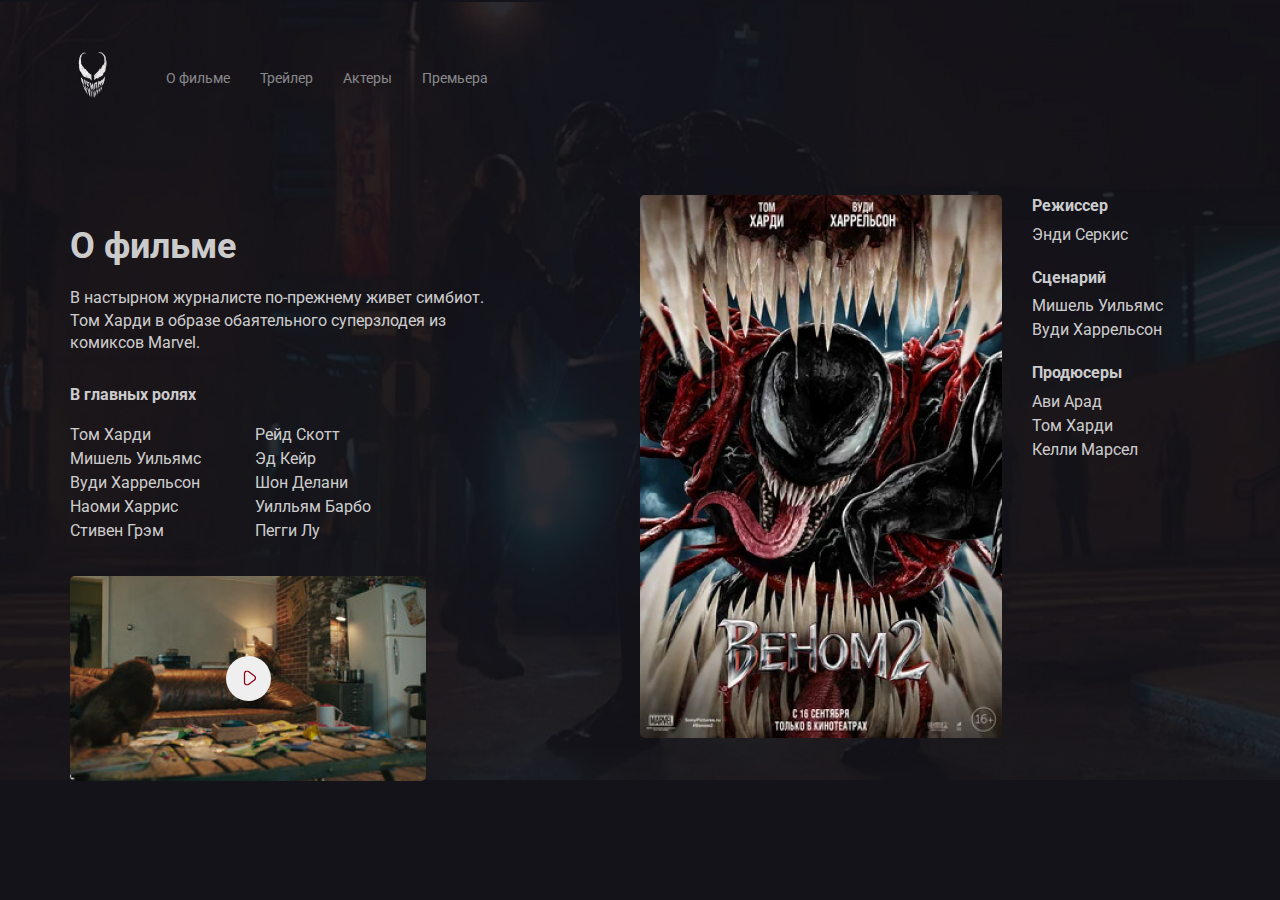
==== about.html @ f7ac2a96 "New updates" ====
<!DOCTYPE html>
<html lang="ru">
<head>
  <meta charset="UTF-8">
  <meta http-equiv="X-UA-Compatible" content="IE=edge">
  <meta name="viewport" content="width=device-width, initial-scale=1.0">
  <title>О фильме - Venom 2</title>
  <link rel="preconnect" href="https://fonts.gstatic.com">
  <link href="https://fonts.googleapis.com/css2?family=Roboto:wght@400;700&display=swap" rel="stylesheet">
  <link rel="stylesheet" href="css/normalize.css">
  <link rel="stylesheet" href="css/style.css">
</head>
<body class="primary-bg">
  <div class="container">
    <header class="header">
      <a href="/" class="logo-link">
      <img height="71" width="46" src="img/logo.png" alt="Logo: Venom" class="logo-image">
      </a>
      <nav class="nav">
        <ul class="nav-menu">
          <li class="nav-menu-item">
            <a href="about.html" class="nav-menu-link">О фильме</a>
          </li>
          <li class="nav-menu-item">
            <a href="trailer.html" class="nav-menu-link">Трейлер</a>
          </li>
          <li class="nav-menu-item">
            <a href="actors.html" class="nav-menu-link">Актеры</a>
          </li>
          <li class="nav-menu-item">
            <a href="premiere.html" class="nav-menu-link">Премьера</a>
          </li>
        </ul>
      </nav>
    </header>
    <div class="content">
      <div class="col">
        <h2 class="content-title">О фильме</h2>
        <p class="content-text">В настырном журналисте по-прежнему живет симбиот. Том Харди в образе обаятельного суперзлодея из комиксов Marvel.</p>
        <h3 class="content-subtitle">В главных ролях</h3>
        <ul class="list column-2">
          <li class="list-item">Том Харди</li>
          <li class="list-item">Мишель Уильямс</li>
          <li class="list-item">Вуди Харрельсон</li>
          <li class="list-item">Наоми Харрис</li>
          <li class="list-item">Стивен Грэм</li>
          <li class="list-item">Рейд Скотт</li>
          <li class="list-item">Эд Кейр</li>
          <li class="list-item">Шон Делани</li>
          <li class="list-item">Уилльям Барбо</li>
          <li class="list-item">Пегги Лу</li>
        </ul>
        <div class="content-trailer">
          <button class="play">
            <img src="img/play.svg" alt="icon: play" class="play-icon">
          </button>
        </div>
      </div>
      <!-- /.col -->
      <div class="col">
        <div class="poster-wrapper">
          <img src="img/poster.jpg" alt="photo: poster" class="poster">
        <div class="creators">
          <h3 class="content-subtitle">Режиссер</h3>
          <ul class="list">
            <li class="list-item">Энди Серкис</li>
          </ul>
          <h3 class="content-subtitle">Сценарий</h3>
          <ul class="list">
            <li class="list-item">Мишель Уильямс</li>
            <li class="list-item">Вуди Харрельсон</li>
          </ul>
          <h3 class="content-subtitle">Продюсеры</h3>
          <ul class="list">
            <li class="list-item">Ави Арад</li>
            <li class="list-item">Том Харди</li>
            <li class="list-item">Келли Марсел</li>
          </ul>
       </div>
        <!-- /.creators -->
        </div>
        <!-- /.poster-wrapper -->
      </div>
      <!-- /.col -->
    </div>
    <!-- /.content -->
  </div>
  <!-- /.container -->
</body>
</html>
---- css/style.css ----
body {
  color: #fff;
  font-family: 'Roboto', sans-serif;
  background-color: #14131A;
}
.container {
  max-width: 1140px;
  margin: auto;
}
.header {
  display: flex;
  align-items: center;
  padding-top: 40px;
  margin-bottom: 80px;
}
.logo-link {
  display: inline-block;
  margin-right: 50px;
}
.nav-menu {
  margin: 0;
  padding: 0;
  list-style: none;
  display: flex;
}
.nav-menu-item {
  margin-right: 30px;
}
.nav-menu-link {
  text-decoration: none;
  font-size: 14px;
  line-height: 16px;
  color: rgba(255, 255, 255, 0.5);
}
.film-date {
  display: block;
  margin-bottom: 38px;
  font-size: 24px;
  line-height: 28px;
  color: rgba(255, 255, 255, 0.8);
}
.film-description {
  margin-top: 40px;
  max-width: 423px;
  font-size: 16px;
  line-height: 140%;
  color: rgba(255, 255, 255, 0.8);
}
.button-group {
  display: flex;
  margin-top: 70px;
}
.button {
  display: flex;
  align-items: center;
  text-decoration: none;
  padding: 15px 30px;
  border: none;
  border-radius: 5px;
  cursor: pointer;
}
.button-primary {
  margin-right: 50px;
  font-size: 14px;
  line-height: 16px;
  color: #8D0019;
  background-color: #fff;
}
.button-icon {
  margin-right: 10px;
}
.button-link {
  font-size: 14px;
  line-height: 16px;
  color: #fff;
}
.venom {
  position: absolute;
  top: 0;
  right: 0;
}
.blood {
  background: url('../img/blood.png') no-repeat top right, #14131A url('../img/background.jpg') no-repeat center center / 100%;
}
.primary-bg {
  background: #14131A url('../img/background.jpg') no-repeat center center / 100%;
}
.content {
  display: flex;
}
.col {
  flex-basis: 50%;
}
.content-title {
  font-weight: bold;
  font-size: 36px;
  line-height: 42px;
  color: rgba(255, 255, 255, 0.8);
  margin-bottom: 20px;
}
.content-text {
  font-size: 16px;
  line-height: 140%;
  max-width: 423px;
  color: rgba(255, 255, 255, 0.8);
  margin-bottom: 30px;
} 
.content-subtitle {
  font-size: 16px;
  line-height: 140%;
  color: rgba(255, 255, 255, 0.8);
  margin-bottom: 15px;
  margin-top: 0;
}
.content .list {
  list-style: none;
  padding: 0;
}
.list-item {
  font-size: 16px;
  line-height: 1.5;
  color: rgba(255, 255, 255, 0.8);
}
.column-2 {
  -webkit-column-count: 2;
  -moz-column-count: 2;
  column-count: 2;
  -webkit-column-gap: 20px;
  -moz-column-gap: 20px;
  column-gap: 20px;
  max-width: 350px;
}
.content-trailer {
  width: 356px;
  height: 205px;
  background: url('../img/trailer-cover.jpg') no-repeat center / contain;
  border-radius: 5px;
  display: flex;
  align-items: center;
  justify-content: center;
  margin-top: 33px;
}
.content-trailer .play {
  width: 45px;
  height: 45px;
  border-radius: 50%;
  border: none;
  cursor: pointer;
}
.content-trailer .play-icon {
  transform: translate(1px, 2px)
}
.poster-wrapper {
  display: flex;
  align-items: start;
}
.poster {
  width: 362px;
  border-radius: 5px;
  margin-right: 30px;
}
.poster-wrapper .content-subtitle {
  margin-bottom: 5px;
}
.poster-wrapper .list {
  margin: 0;
  margin-bottom: 20px;
}
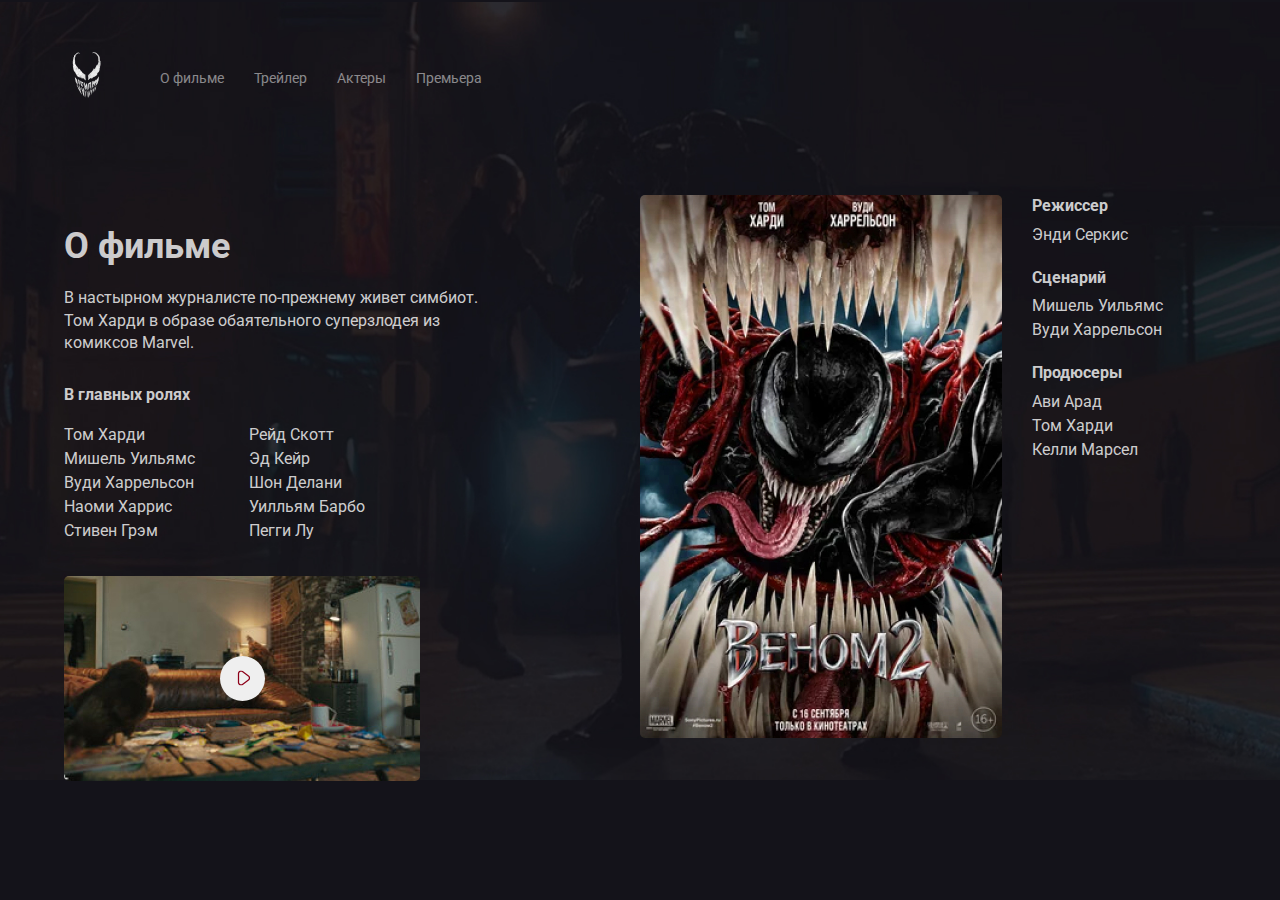
==== commit 6582c523: "Final commits" ====
--- a/about.html
+++ b/about.html
@@ -17,6 +17,14 @@
       <img height="71" width="46" src="img/logo.png" alt="Logo: Venom" class="logo-image">
       </a>
       <nav class="nav">
+        <button class="menu-button">
+          <span class="menu-button-text">меню</span>
+          <img src="img/menu-button.svg" alt="icon: burger-button" class="menu-button-icon">
+        </button>
+        <button class="menu-close">
+          <span class="menu-close-text">закрыть</span>
+          <img src="img/arrow.svg" alt="icon: arrow right" class="menu-close-icon">
+        </button>
         <ul class="nav-menu">
           <li class="nav-menu-item">
             <a href="about.html" class="nav-menu-link">О фильме</a>
@@ -86,5 +94,6 @@
     <!-- /.content -->
   </div>
   <!-- /.container -->
+  <script src="js/main.js"></script>
 </body>
 </html>--- a/css/style.css
+++ b/css/style.css
@@ -3,9 +3,20 @@
   font-family: 'Roboto', sans-serif;
   background-color: #14131A;
 }
+.img {
+  max-width: 100%;
+}
 .container {
-  max-width: 1140px;
+  /* max-width: 1140px; */
+  width: 90%;
   margin: auto;
+}
+.venom {
+  position: absolute;
+  top: 0;
+  right: 0;
+  max-width: 728px;
+  width: 50%;
 }
 .header {
   display: flex;
@@ -34,25 +45,26 @@
 }
 .film-date {
   display: block;
-  margin-bottom: 38px;
+  margin-bottom: 2%;
   font-size: 24px;
   line-height: 28px;
   color: rgba(255, 255, 255, 0.8);
 }
 .film-description {
-  margin-top: 40px;
+  margin-top: 3%;
   max-width: 423px;
   font-size: 16px;
   line-height: 140%;
   color: rgba(255, 255, 255, 0.8);
 }
+.film-logo {
+  width: 70%;
+}
 .button-group {
   display: flex;
-  margin-top: 70px;
+  margin-top: 5%;
 }
 .button {
-  display: flex;
-  align-items: center;
   text-decoration: none;
   padding: 15px 30px;
   border: none;
@@ -61,26 +73,25 @@
 }
 .button-primary {
   margin-right: 50px;
+  color: #8D0019;
+  background-color: #fff;
+}
+.button-icon, .button-text {
+  display: inline-block;
+  vertical-align: middle; 
+  margin-right: 10px;
+}
+.button-text {
   font-size: 14px;
   line-height: 16px;
-  color: #8D0019;
-  background-color: #fff;
-}
-.button-icon {
-  margin-right: 10px;
+  margin-left: 10px;
 }
 .button-link {
-  font-size: 14px;
-  line-height: 16px;
   color: #fff;
 }
-.venom {
-  position: absolute;
-  top: 0;
-  right: 0;
-}
 .blood {
-  background: url('../img/blood.png') no-repeat top right, #14131A url('../img/background.jpg') no-repeat center center / 100%;
+  background: url('../img/blood.png') no-repeat top right / 70%,
+    #14131A url('../img/background.jpg') no-repeat center center / 100%;
 }
 .primary-bg {
   background: #14131A url('../img/background.jpg') no-repeat center center / 100%;
@@ -165,4 +176,132 @@
 .poster-wrapper .list {
   margin: 0;
   margin-bottom: 20px;
+}
+.menu-button {
+  display: none;
+}
+.menu-close {
+  display: none;
+}
+
+@media (max-width: 1024px) {
+  .content {
+    flex-direction: column;
+    margin-bottom: 5%;
+  }
+  .col {
+    margin-bottom: 5%;
+  }
+  .header {
+    margin-bottom: 4%;
+  }
+  .film {
+    margin-top: 20%;
+  }
+}
+
+@media (max-width: 768px) {
+  .blood {
+    background: #14131A;
+  }
+  .venom {
+    top: 10%;
+  }
+}
+@media (max-width: 576px) {
+  .venom {
+    top: 20%;
+    width: 30%;
+  }
+  .nav-menu {
+    position: fixed;
+    left: 0;
+    top: 0;
+    z-index: 9;
+    width: 100%;
+    height: 100%;
+    background-color: #fff;
+    display: flex;
+    justify-content: center;
+    align-items: center;
+    flex-direction: column;
+    transform: translateX(100%);
+    transition: transform 0.2s;
+  }
+  .nav {
+    margin-left: auto; 
+  }
+  .nav-menu-item {
+    margin-bottom: 2%;
+    margin-top: 2%;
+    margin-right: 0;
+  }
+  .menu-close {
+    position: fixed;
+    opacity: 0;
+    right: 25px;
+    top: 65px;
+    display: flex;
+    align-items: center;
+    z-index: 10;
+    border: none;
+    background-color: #fff;
+    cursor: pointer;
+    transform: translateX(300%);
+    transition: transform 0.2s;
+    transition-delay: 0.4s;
+  }
+  .is-active {
+    opacity: 1;
+    transform: translateX(0%);
+  }
+  .menu-close-text {
+    margin-right: 10px;
+  }
+  .nav-menu-link {
+    color: #14131a;
+  }
+  .menu-button {
+    display: flex;
+    align-items: center;
+    justify-content: center;
+    padding: 10px;
+    border: none;
+    background-color: #14131A;
+    cursor: pointer;
+    color: #fff;
+  }
+  .menu-button-text {
+    margin-right: 10px;
+  }
+  .button-primary {
+    margin-right: 0;
+  } 
+  .button-group {
+    display: flex;
+    align-items: center;
+    justify-content: center;
+    flex-direction: column;
+  }
+  .film-text {
+    text-align: center;
+  }
+  .poster-wrapper {
+    flex-direction: column;
+  }
+  .poster {
+    margin-bottom: 4%;
+  }
+  .content .content-trailer {
+    max-width: 350px;
+    width: 100%;
+  }
+  .poster {
+    margin-right: 0;
+    width: 100%;
+    max-width: 350px;
+  }
+  .column-2 {
+    column-count: 1;
+  }
 }